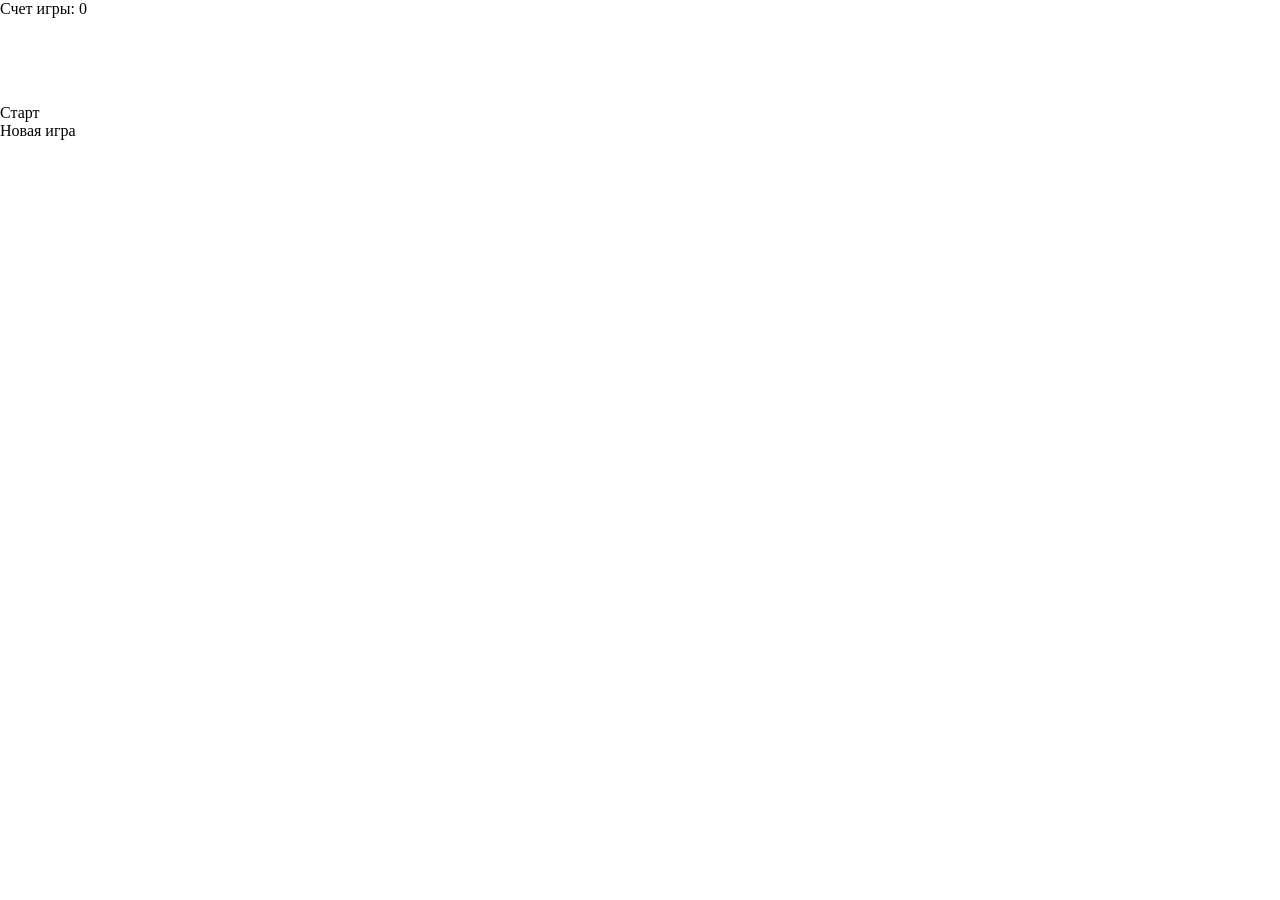
==== src/index.html @ 9cd89e87 "lesson11" ====
<!doctype html>
<html lang="ru">
<head>
    <meta charset="UTF-8">
    <meta name="viewport"
          content="width=device-width, user-scalable=no, initial-scale=1.0, maximum-scale=1.0, minimum-scale=1.0">
    <meta http-equiv="X-UA-Compatible" content="ie=edge">
    <title>Document</title>
    <link rel="stylesheet" href="./assets/styles/style.css">
</head>
<body>
    <main>
        <div class="schetvalue">Счет игры: <span id="schet">0</span></div>
        <div id="game-wrap">
          <table id="game"></table>
        </div>
        <div id="menu">
          <div id="playButton" class="menuButton">Старт</div>
          <div id="newGameButton" class="menuButton">Новая игра</div>
        </div>
    </main>

    <script src="./index.js"></script>
</body>
</html>
---- src/assets/styles/style.css ----
@import "./global.css";
@import "./fonts.css";
@import "./utils.css";

.test {
    color: yellow !important;
}

.test {
    color: red !important;
}

@media (max-width: 768px) {
    body {
        background-color: black;
    }
}

.technologies {
  position: relative;
  z-index: 2;
}

/* general */
body {
    margin: 0;
}

.container {
    max-width: 1170px;
    margin: 0 auto;
}

.general-group {
    padding: 40px 0;
    background: #F2F4F7;
}

.general-group--white {
    background-color: #FFF;
}

.title h2 {
    color: #101828;
    font-family: "Inter";
    font-size: 36px;
    font-style: normal;
    font-weight: 700;
    line-height: 144%;
    margin-bottom: 20px;
}

.title h3 {
    color:  #101828;
    font-family: "SFProText";
    font-size: 20px;
    font-style: normal;
    font-weight: 600;
    line-height: 24px; 
    margin-top: 30px;
}

.title p {
    margin-top: 0;
    color: #101828;
    font-family: "SFProText";
    font-size: 15px;
    font-style: normal;
    font-weight: 500;
    line-height: 20px; 
}

.title span {
    color: #306FF5;
}

.btn {
    border-radius: 8px;
    border: 0;
    background:  #2D66EE;
    padding: 10px 24px;
    color: #FFF;
    font-family: "SFProText";
    font-size: 14px;
    font-style: normal;
    font-weight: 600;
    line-height: 18px;
    text-align: left;
}

.form-label {
    display: flex;
    flex-direction: column;
    padding-right: 24px;
    gap: 10px;
}

.form-label label {
    color: #667085;
    font-family: "SFProText";
    font-size: 13px;
    font-style: normal;
    font-weight: 500;
    line-height: 16px; 
}

.form-label input {
    border: 0;
    border-bottom: 0.7px solid #D0D5DD;
    color: #101828;
    font-family: "SFProText";
    font-size: 17px;
    font-style: normal;
    font-weight: 400;
    line-height: 22px;
    max-width: 220px;
}

/* header */
.header {
    position: fixed;
    width: 100%;
    z-index: 10;
}

.header .container {
    display: flex;
    padding: 0 20px;
    border-radius: 12px;
    box-shadow: 0px 2px 4px 0px rgba(0, 0, 0, 0.08);
    justify-content: space-between;
    align-items: center;
    background-color: #FFF;
    margin-top: 20px;
}   

.header .logo {
    color: #2D66EE;
    font-family: "Inter";
    font-size: 20px;
    font-style: normal;
    font-weight: 700;
    line-height: 18px; 
}

.nav ul {
    display: flex;
    gap: 24px;
}

.nav li {
    color: #101828;
    font-family: "SFProText";
    font-size: 14px;
    font-style: normal;
    font-weight: 500;
    line-height: 18px;
}

.contacts {
    display: flex;
    gap: 32px;
    color: #2D66EE;
    font-family: "SFProText";
    font-size: 14px;
    font-style: normal;
    font-weight: 500;
    line-height: 18px;
    letter-spacing: -0.154px;
}

.contact {
    display: flex;
    align-items: center;
    gap: 8px;
}

.contact span {
    padding: 0 4px;
}

/* about */
.about {
    position: relative;
    padding-top: 100px;
}

.about .container {
    display: flex;
    max-height: 780px;
    gap: 40px;
}

.about .title {
    max-width: 580px;
}

.contact-form {
    border-radius: 12px;
    padding: 24px;
    box-shadow: 0px 0px 24px 0px rgba(0, 0, 0, 0.16), 0px 0px 2px 0px rgba(0, 0, 0, 0.08);
    max-width: 680px;
    background-color: #FFF;
    margin-top: 64px;
}

.contact-form h3 {
    margin-top: 0;
    margin-bottom: 32px;
    max-width: 500px;
    color:#101828;
    font-family: "Inter";
    font-size: 20px;
    font-style: normal;
    font-weight: 700;
    line-height: 24px;
}

.form {
    display: flex;
    align-items: center;
}

.main-images {
    display: grid;
    grid-template-columns: 1fr 1fr;
    gap: 25px;
    position: relative;
    top: -600px;
    transform: rotate(-12deg);
}

.main-images img {
    width: 300px;
    height: 600px;
    border-radius: 24px;
}

/* footer */
.footer .container {
    padding: 0px 20px;
    display: flex;
    flex-direction: column;
    border-radius: 12px;
    box-shadow: 0px 2px 4px 0px rgba(0, 0, 0, 0.08);
    align-items: center;
    gap: 40px;
    background-color: #101828;
}

.footer .logo {
    color: #FFF;
    font-family: "Inter";
    font-size: 36px;
    font-style: normal;
    font-weight: 700;
    line-height: 18px;
}

.company-info {
    display: flex;
    align-self: flex-start;
    gap: 120px;
}

.company-info span {
    color: #FFF;
    font-family: "SFProText";
    font-size: 17px;
    font-style: normal;
    font-weight: 600;
    line-height: 22px;
}

.number, .post, .address, .request {
    display: flex;
    flex-direction: column;
    gap: 8px;
}

.main-data {
    display: flex;
    align-items: center;
    gap: 8px;
}

.main-data span {
    color: #98A2B3;
    font-family: "SFProText";
    font-size: 14px;
    font-style: normal;
    font-weight: 500;
    line-height: 18px;
}

.world {
    padding-bottom: 24px;
    display: flex;
    gap: 15px;
}

.world span {
    color: var(--White, #FFF);
    font-family: "SFProText";
    font-size: 13px;
    font-style: normal;
    font-weight: 400;
    line-height: 16px;
}
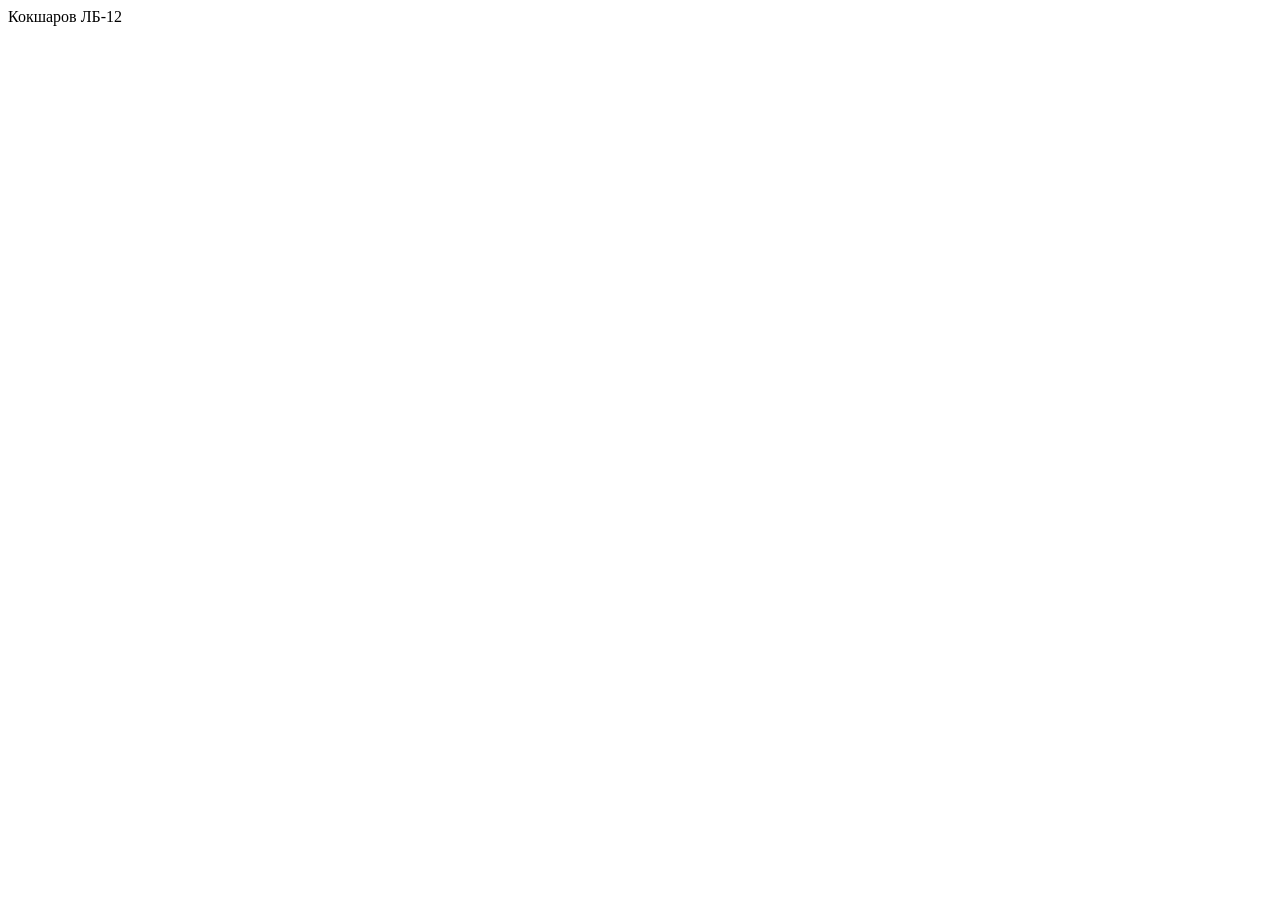
==== commit 811e333f: "lesson12" ====
--- a/src/index.html
+++ b/src/index.html
@@ -4,22 +4,10 @@
     <meta charset="UTF-8">
     <meta name="viewport"
           content="width=device-width, user-scalable=no, initial-scale=1.0, maximum-scale=1.0, minimum-scale=1.0">
-    <meta http-equiv="X-UA-Compatible" content="ie=edge">
     <title>Document</title>
-    <link rel="stylesheet" href="./assets/styles/style.css">
 </head>
 <body>
-    <main>
-        <div class="schetvalue">Счет игры: <span id="schet">0</span></div>
-        <div id="game-wrap">
-          <table id="game"></table>
-        </div>
-        <div id="menu">
-          <div id="playButton" class="menuButton">Старт</div>
-          <div id="newGameButton" class="menuButton">Новая игра</div>
-        </div>
-    </main>
-
-    <script src="./index.js"></script>
+    Кокшаров ЛБ-12
+    <script src="script.js"></script>
 </body>
 </html>
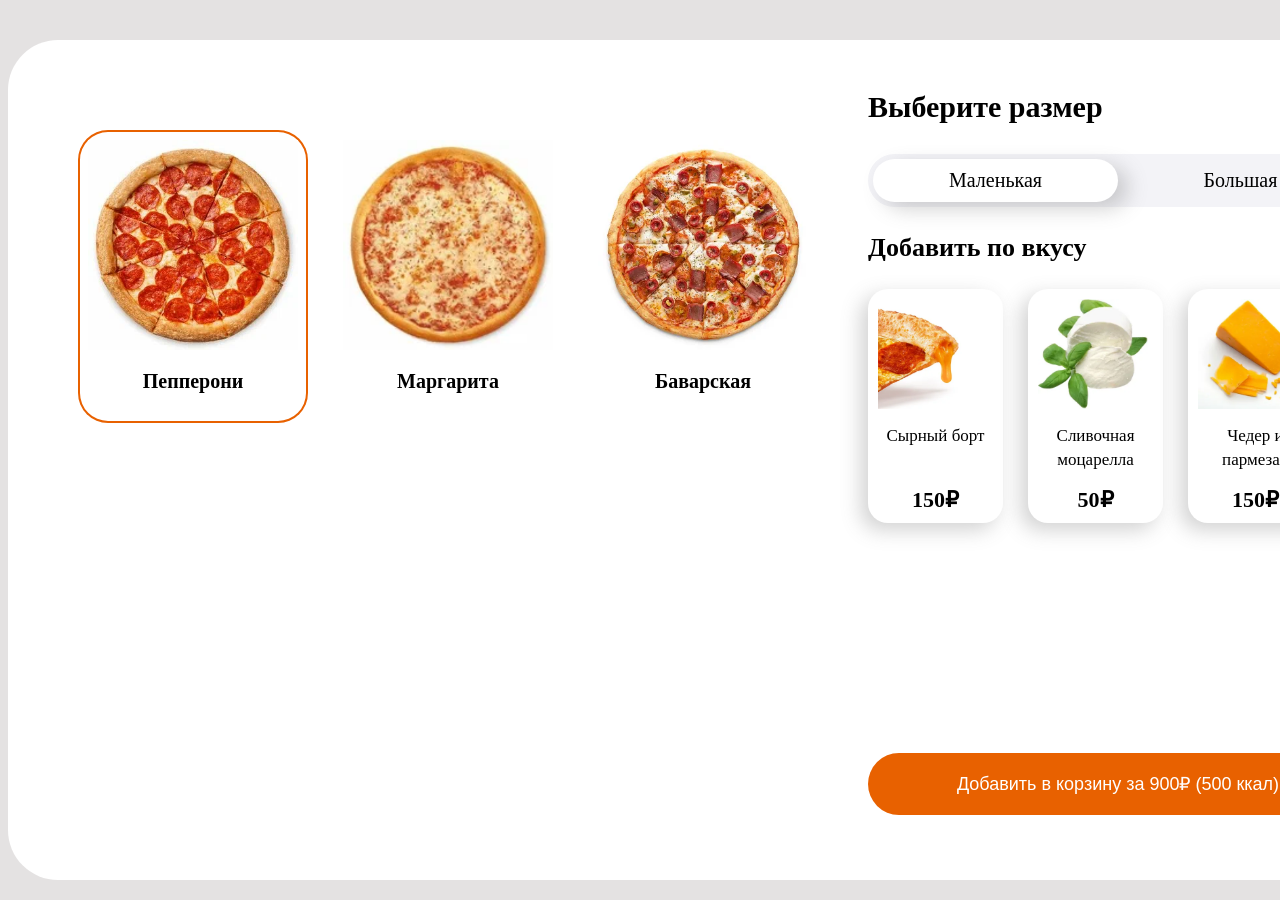
==== commit 02179032: "lesson13" ====
--- a/src/index.html
+++ b/src/index.html
@@ -5,9 +5,53 @@
     <meta name="viewport"
           content="width=device-width, user-scalable=no, initial-scale=1.0, maximum-scale=1.0, minimum-scale=1.0">
     <title>Document</title>
+    <link href="style.css" rel="stylesheet">
 </head>
 <body>
-    Кокшаров ЛБ-12
+    <div class="all">
+        <div class="pizzas">
+            <div class="pizza-card">
+                <img src="img/pepperoni.webp" alt="Пепперони">
+                <p class="pizza-name">Пепперони</p>
+            </div>
+            <div class="pizza-card">
+                <img src="img/margarita.webp" alt="Маргарита">
+                <p class="pizza-name">Маргарита</p>
+            </div>
+            <div class="pizza-card">
+                <img src="img/bavarian.webp" alt="Баварская">
+                <p class="pizza-name">Баварская</p>
+            </div>
+        </div>
+        <div class="params">
+            <p class="params-title">Выберите размер</p>
+            <div class="params-size">
+                <div class="pizza-size">Маленькая</div>
+                <div class="pizza-size">Большая</div>
+            </div>
+
+            <p class="params-subtitle">Добавить по вкусу</p>
+            <div class="toppings">
+                <div class="topping-card">
+                    <img src="img/cheese.webp" alt="Сырный борт">
+                    <p class="topping-name">Сырный борт</p>
+                    <p class="topping-сost">150₽</p>
+                </div>
+                <div class="topping-card">
+                    <img src="img/mocarella.webp" alt="Сливочная моцарелла">
+                    <p class="topping-name">Сливочная моцарелла</p>
+                    <p class="topping-сost">50₽</p>
+                </div>
+                <div class="topping-card">
+                    <img src="img/chedder.webp" alt="Чедер и пармезан">
+                    <p class="topping-name">Чедер и пармезан</p>
+                    <p class="topping-сost">150₽</p>
+                </div>
+            </div>
+
+            <button class="button">Добавить в корзину</button>
+        </div>
+    </div>
     <script src="script.js"></script>
 </body>
 </html>
--- a/src/style.css
+++ b/src/style.css
@@ -0,0 +1,136 @@
+body {
+    background-color: #e4e2e2;
+    font-size: 20px;
+}
+
+.all {
+    background-color: white;
+    border-radius: 50px;
+    width: 1300px;
+    height: 700px;
+    margin: auto;
+    margin-top: 40px;
+    padding: 70px;
+    display: flex;
+    gap: 50px;
+}
+
+.pizzas {
+    display: flex;
+    gap: 25px;
+    margin-top: 20px;
+}
+
+.pizza-card, .pizza--card-active {
+    display: flex;
+    flex-direction: column;
+    height: fit-content;
+    padding: 10px;
+    text-align: center;
+}
+
+.pizza--card-active {
+    box-shadow: inset 0 0 0 2px #e86100;
+    border-radius: 30px;
+}
+
+.pizza-card img, .pizza--card-active img {
+    width: 210px;
+    height: 210px;
+    cursor: pointer;
+}
+
+.pizza-name {
+    font-weight: bold;
+}
+
+.params {
+    margin-top: -50px;
+}
+
+.params-title {
+    font-size: 30px;
+    font-weight: bold;
+}
+
+.params-size {
+    background-color: #f3f3f7;
+    border-radius: 50px;
+    display: flex;
+    padding: 5px;
+}
+
+.pizza-size, .pizza--size-active {
+    width: 225px;
+    padding: 10px;
+    text-align: center;
+    cursor: pointer;
+}
+
+.pizza--size-active {
+    border-radius: 50px;
+    background-color: white;
+    box-shadow: 10px 7px 20px 0px rgb(94 94 94 / 28%);
+}
+
+.params-subtitle {
+    font-size: 26px;
+    font-weight: bold;
+}
+
+.toppings {
+    display: flex;
+    gap: 25px;
+}
+
+.topping-card, .topping--card-active {
+    display: flex;
+    flex-direction: column;
+    padding: 10px;
+    width: 115px;
+    gap: 15px;
+    text-align: center;
+    border-radius: 20px;
+    background-color: white;
+    box-shadow: -7px 7px 20px 0px rgb(94 94 94 / 28%);
+}
+
+.topping-card img, .topping--card-active img {
+    width: 110px;
+    height: 110px;
+    cursor: pointer;
+}
+
+.topping--card-active {
+    box-shadow: inset 0 0 0 2px #e86100;
+    border-radius: 20px;
+}
+
+.topping-name {
+    margin: 0;
+    min-height: 48px;
+    font-size: 17px;
+    line-height: 24px;
+}
+
+.topping-сost {
+    margin: 0;
+    font-size: 22px;
+    font-weight: bold;
+}
+
+.button {
+    background-color: #e86100;
+    border-radius: 50px;
+    border: none;
+    padding: 20px;
+    margin-top: 230px;
+    width: 100%;
+    font-size: 18px;
+    color: white;
+    cursor: pointer;
+}
+
+.button:hover {
+    background-color: #c75402;
+}
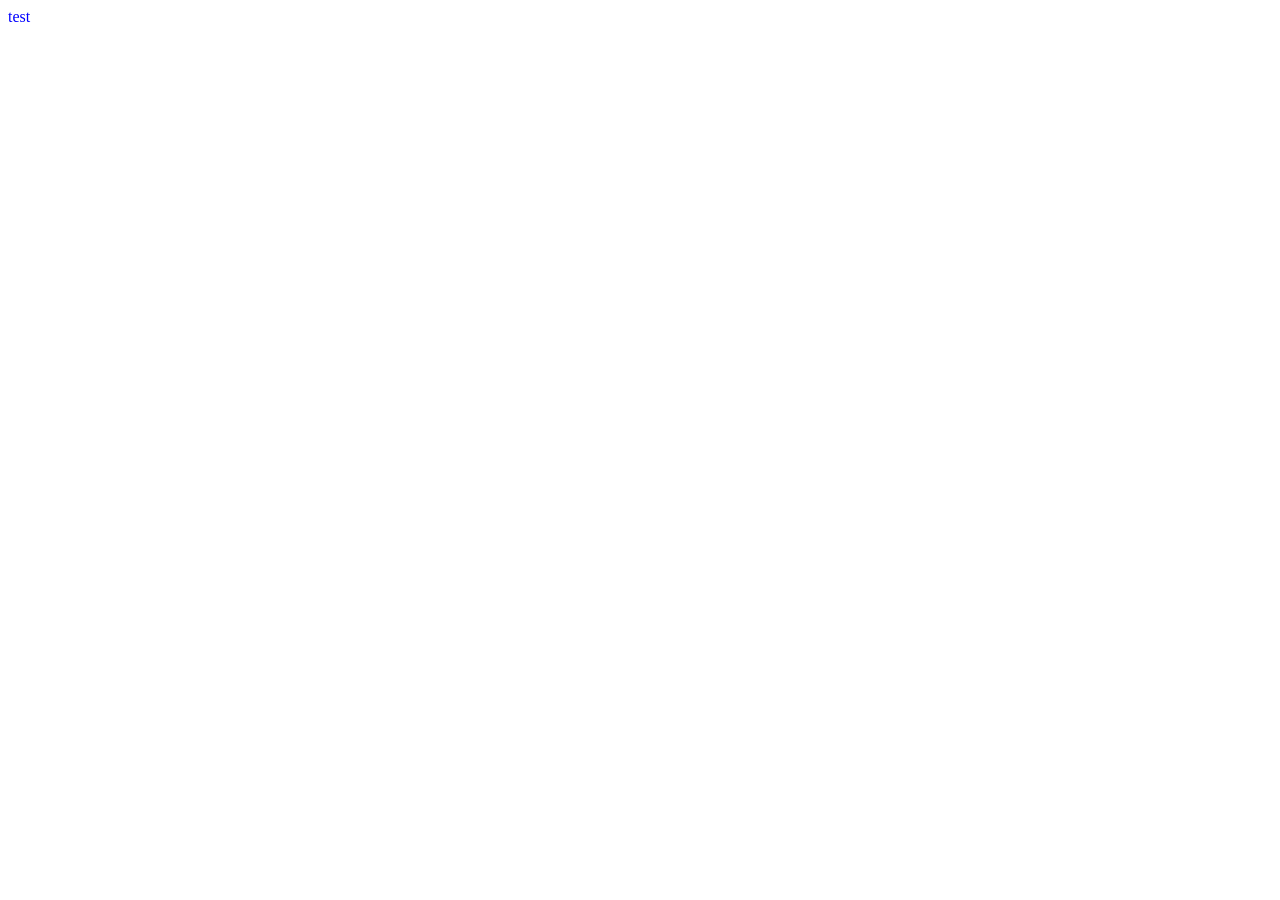
==== commit 6f6936c7: "lesson14" ====
--- a/src/index.html
+++ b/src/index.html
@@ -4,54 +4,15 @@
     <meta charset="UTF-8">
     <meta name="viewport"
           content="width=device-width, user-scalable=no, initial-scale=1.0, maximum-scale=1.0, minimum-scale=1.0">
-    <title>Document</title>
-    <link href="style.css" rel="stylesheet">
+    <meta http-equiv="X-UA-Compatible" content="ie=edge">
+    <title>Кокшаров</title>
+    <link rel="stylesheet" href="/src/assets/styles/style.css">
 </head>
 <body>
-    <div class="all">
-        <div class="pizzas">
-            <div class="pizza-card">
-                <img src="img/pepperoni.webp" alt="Пепперони">
-                <p class="pizza-name">Пепперони</p>
-            </div>
-            <div class="pizza-card">
-                <img src="img/margarita.webp" alt="Маргарита">
-                <p class="pizza-name">Маргарита</p>
-            </div>
-            <div class="pizza-card">
-                <img src="img/bavarian.webp" alt="Баварская">
-                <p class="pizza-name">Баварская</p>
-            </div>
-        </div>
-        <div class="params">
-            <p class="params-title">Выберите размер</p>
-            <div class="params-size">
-                <div class="pizza-size">Маленькая</div>
-                <div class="pizza-size">Большая</div>
-            </div>
+<div class="test" style="color: blue">
+    test
+</div>
 
-            <p class="params-subtitle">Добавить по вкусу</p>
-            <div class="toppings">
-                <div class="topping-card">
-                    <img src="img/cheese.webp" alt="Сырный борт">
-                    <p class="topping-name">Сырный борт</p>
-                    <p class="topping-сost">150₽</p>
-                </div>
-                <div class="topping-card">
-                    <img src="img/mocarella.webp" alt="Сливочная моцарелла">
-                    <p class="topping-name">Сливочная моцарелла</p>
-                    <p class="topping-сost">50₽</p>
-                </div>
-                <div class="topping-card">
-                    <img src="img/chedder.webp" alt="Чедер и пармезан">
-                    <p class="topping-name">Чедер и пармезан</p>
-                    <p class="topping-сost">150₽</p>
-                </div>
-            </div>
-
-            <button class="button">Добавить в корзину</button>
-        </div>
-    </div>
-    <script src="script.js"></script>
+<script src="index.js"></script>
 </body>
 </html>
